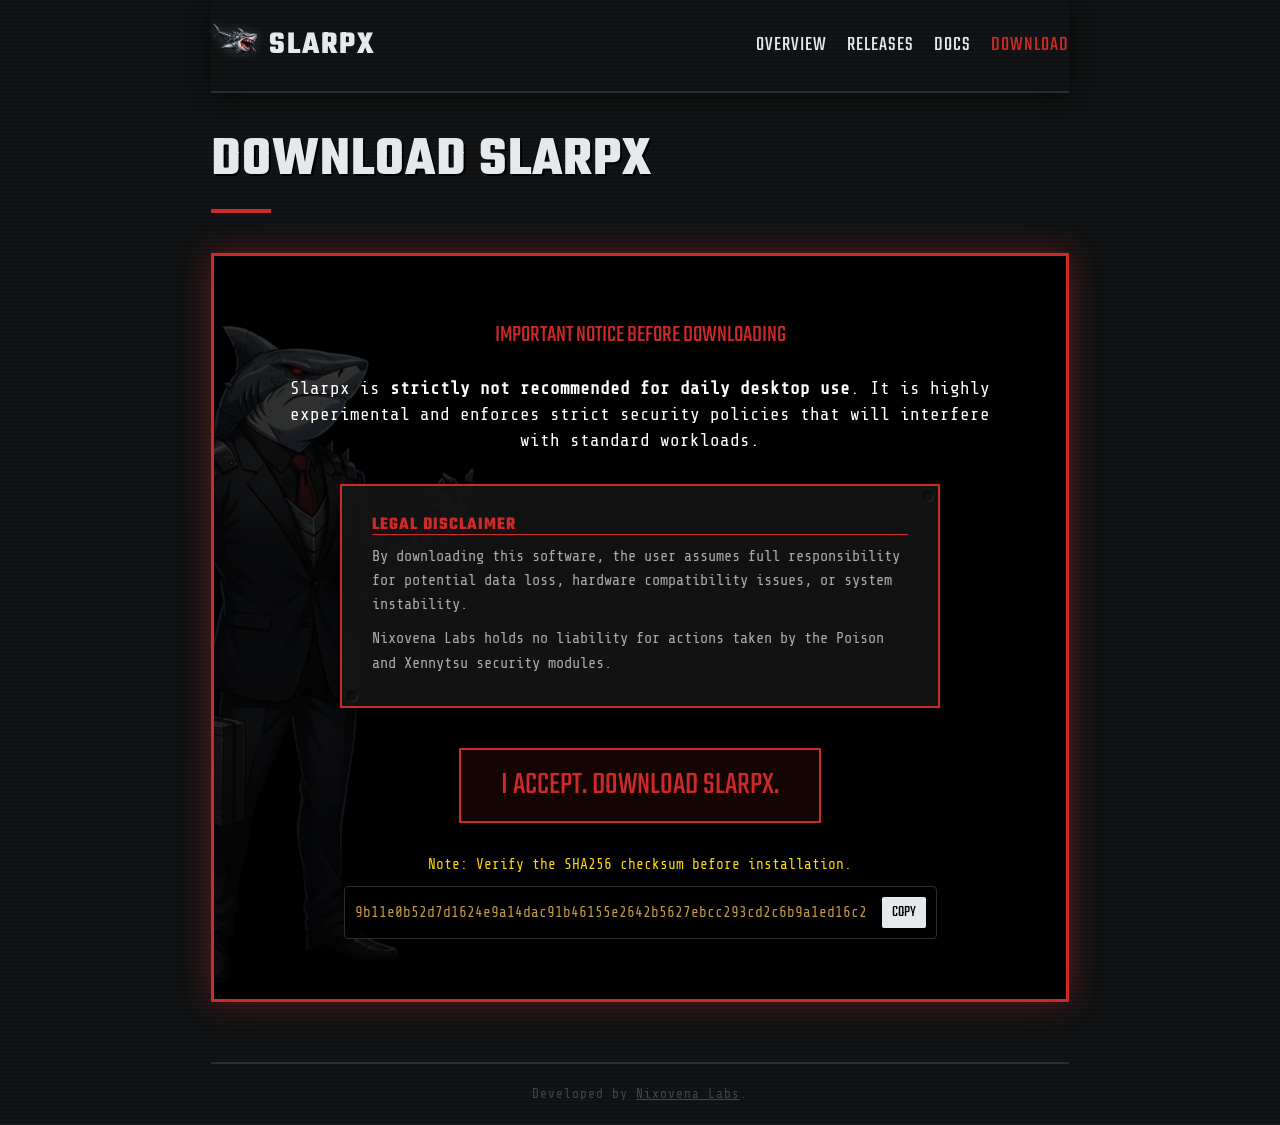
==== download.html @ f01a7730 "Create site" ====
<!DOCTYPE html>
<html lang="en">

<head>
    <meta charset="UTF-8">
    <meta name="viewport" content="width=device-width, initial-scale=1.0">
    <title>Download - SLARPX</title>
    <link rel="icon" type="image/png" href="Assets/slarpx.png">
    <link rel="stylesheet" href="style.css">
</head>

<body>

    <div class="container">
        <nav class="navbar">
            <a href="index.html" class="brand">
                <img src="Assets/slarpx.png" alt="Slarpx Logo">
                SLARPX
            </a>
            <ul class="nav-links">
                <li><a href="index.html">Overview</a></li>
                <li><a href="releases.html">Releases</a></li>
                <li><a href="docs.html">Docs</a></li>
                <li><a href="download.html" class="active">Download</a></li>
            </ul>
        </nav>

        <h1 class="page-title">Download Slarpx</h1>
        <div class="title-underline"></div>

        <div class="download-wrapper">
            <div class="download-content">
                <div class="warning-text">
                    Important Notice Before Downloading
                </div>

                <p
                    style="color: #fff; font-size: 1.1rem; max-width: 700px; margin: 0 auto 30px auto; line-height: 1.5; font-family: var(--font-sans);">
                    Slarpx is <strong>strictly not recommended for daily desktop use</strong>. It is highly experimental
                    and enforces strict security policies that will interfere with standard workloads.
                </p>

                <div class="armor-plate"
                    style="background: rgba(20,20,20,0.9); border-color: var(--accent-warning); margin: 0 auto 40px auto; max-width: 600px; font-size: 0.95rem; text-align: left;">
                    <h3
                        style="color: var(--accent-warning); margin-bottom: 10px; border-bottom: 1px solid var(--accent-warning);">
                        Legal Disclaimer</h3>
                    <p style="color: #aaa; margin-bottom: 10px;">By downloading this software, the user assumes full
                        responsibility for potential data loss, hardware compatibility issues, or system instability.
                    </p>
                    <p style="color: #aaa;">Nixovena Labs holds no liability for actions taken by the Poison and
                        Xennytsu security modules.</p>
                </div>

                <a href="https://sourceforge.net/projects/slarpx/files/release/hardenedslarpx-2.0-amd64.iso/download"
                    class="btn-download">I Accept. Download Slarpx.</a>

                <div class="download-details">
                    <p style="margin-bottom: 10px;">Note: Verify the SHA256 checksum before installation.</p>
                    <div
                        style="background: rgba(0,0,0,0.8); padding: 10px; border: 1px solid var(--border-hard); color: var(--accent-gold); font-family: var(--font-mono); display: inline-flex; align-items: center; gap: 15px; border-radius: 4px;">
                        <span id="sha-string">9b11e0b52d7d1624e9a14dac91b46155e2642b5627ebcc293cd2c6b9a1ed16c2</span>
                        <button
                            onclick="navigator.clipboard.writeText(document.getElementById('sha-string').innerText); this.innerText='COPIED';"
                            style="background: var(--text-bright); color: #000; border: none; padding: 4px 10px; font-family: var(--font-heading); cursor: pointer; text-transform: uppercase; font-size: 1rem; border-radius: 2px;">COPY</button>
                    </div>
                </div>
            </div>
        </div>

        <footer class="footer">
            Developed by <a href="https://nixovena.org" style="color: inherit; text-decoration: underline;">Nixovena
                Labs</a>.
        </footer>
    </div>

</body>

</html>
---- style.css ----
@import url('https://fonts.googleapis.com/css2?family=Share+Tech+Mono&family=Teko:wght@400;600;700&display=swap');

:root {
    --bg-metal: #121415;
    --acc-metal-light: #42464a;
    --acc-metal-dark: #202326;
    --text-main: #b8c0c8;
    --text-bright: #e5e9ec;
    --accent-warning: #cc2929;
    --accent-gold: #c39a3f;
    --border-hard: #2a2d30;
    --font-heading: 'Teko', sans-serif;
    --font-mono: 'Share Tech Mono', monospace;
}

* {
    margin: 0;
    padding: 0;
    box-sizing: border-box;
}

body {
    background-color: var(--bg-metal);
    color: var(--text-main);
    font-family: var(--font-mono);
    line-height: 1.6;
    background-image:
        repeating-linear-gradient(0deg, transparent, transparent 2px, rgba(0, 0, 0, 0.2) 2px, rgba(0, 0, 0, 0.2) 4px);
}

a {
    color: var(--text-bright);
    text-decoration: none;
    transition: color 0.2s, text-shadow 0.2s;
}

a:hover {
    color: var(--accent-warning);
    text-shadow: 0 0 5px rgba(204, 41, 41, 0.5);
}

.container {
    max-width: 960px;
    margin: 0 auto;
    padding: 0 4%;
}

/* Navbar */
.navbar {
    display: flex;
    justify-content: space-between;
    align-items: center;
    padding: 20px 0;
    border-bottom: 2px solid var(--border-hard);
    box-shadow: 0 2px 20px rgba(0, 0, 0, 0.5);
}

.brand {
    display: flex;
    align-items: center;
    gap: 10px;
    font-family: var(--font-heading);
    font-size: 2rem;
    font-weight: 700;
    letter-spacing: 2px;
    text-transform: uppercase;
    color: var(--text-bright);
}

.brand img {
    height: 48px;
    filter: drop-shadow(0 0 5px rgba(200, 200, 200, 0.2));
}

.nav-links {
    list-style: none;
    display: flex;
    gap: 20px;
}

.nav-links li a {
    font-family: var(--font-heading);
    font-size: 1.3rem;
    text-transform: uppercase;
    letter-spacing: 1px;
}

.nav-links li a.active {
    color: var(--accent-warning);
}

/* Base Headings */
h1,
h2,
h3 {
    font-family: var(--font-heading);
    text-transform: uppercase;
    color: var(--text-bright);
    letter-spacing: 1px;
    line-height: 1;
}

.page-title {
    font-size: 3.5rem;
    margin: 40px 0 20px 0;
    text-shadow: 2px 2px 0px #000;
}

.title-underline {
    height: 4px;
    width: 60px;
    background-color: var(--accent-warning);
    margin-bottom: 40px;
}

/* Content Boxes (Armor Plates) */
.armor-plate {
    background: linear-gradient(135deg, var(--acc-metal-dark), var(--bg-metal));
    border: 2px solid var(--border-hard);
    border-top: 2px solid var(--acc-metal-light);
    border-left: 2px solid var(--acc-metal-light);
    padding: 30px;
    margin-bottom: 40px;
    box-shadow: 5px 5px 15px rgba(0, 0, 0, 0.8);
    position: relative;
}

.armor-plate::before {
    content: '';
    position: absolute;
    top: 5px;
    right: 5px;
    width: 10px;
    height: 10px;
    border-radius: 50%;
    background: #111;
    box-shadow: inset 1px 1px 2px rgba(0, 0, 0, 0.8), 1px 1px 0 rgba(255, 255, 255, 0.1);
}

.armor-plate::after {
    content: '';
    position: absolute;
    bottom: 5px;
    left: 5px;
    width: 10px;
    height: 10px;
    border-radius: 50%;
    background: #111;
    box-shadow: inset 1px 1px 2px rgba(0, 0, 0, 0.8), 1px 1px 0 rgba(255, 255, 255, 0.1);
}

.armor-plate h2 {
    font-size: 2.2rem;
    color: var(--text-bright);
    margin-bottom: 15px;
    border-bottom: 1px dashed var(--border-hard);
    padding-bottom: 10px;
}

/* Download Section with Banner */
.download-wrapper {
    position: relative;
    background-image: url('Assets/banner.png');
    background-size: cover;
    background-position: center;
    padding: 60px 40px;
    border: 3px solid var(--accent-warning);
    margin: 40px 0;
    text-align: center;
    box-shadow: 0 0 30px rgba(204, 41, 41, 0.4);
}

.download-wrapper::before {
    content: '';
    position: absolute;
    top: 0;
    left: 0;
    right: 0;
    bottom: 0;
    background: rgba(0, 0, 0, 0.8);
    z-index: 1;
}

.download-content {
    position: relative;
    z-index: 2;
}

.warning-text {
    color: var(--accent-warning);
    font-size: 1.5rem;
    font-family: var(--font-heading);
    text-transform: uppercase;
    margin-bottom: 20px;
    text-shadow: 2px 2px 4px #000;
}

.download-details {
    margin-top: 30px;
    font-size: 0.9rem;
    color: #ffd700;
}

.btn-download {
    display: inline-block;
    background: transparent;
    color: var(--accent-warning);
    font-family: var(--font-heading);
    font-size: 2rem;
    text-transform: uppercase;
    text-decoration: none;
    border: 2px solid var(--accent-warning);
    padding: 10px 40px;
    transition: all 0.3s;
    background: rgba(204, 41, 41, 0.1);
}

.btn-download:hover {
    background: var(--accent-warning);
    color: #fff;
    box-shadow: 0 0 15px var(--accent-warning);
}

/* Footer */
.footer {
    border-top: 2px solid var(--border-hard);
    padding: 20px 0;
    margin-top: 60px;
    text-align: center;
    font-size: 0.8rem;
    color: var(--acc-metal-light);
    letter-spacing: 1px;
}
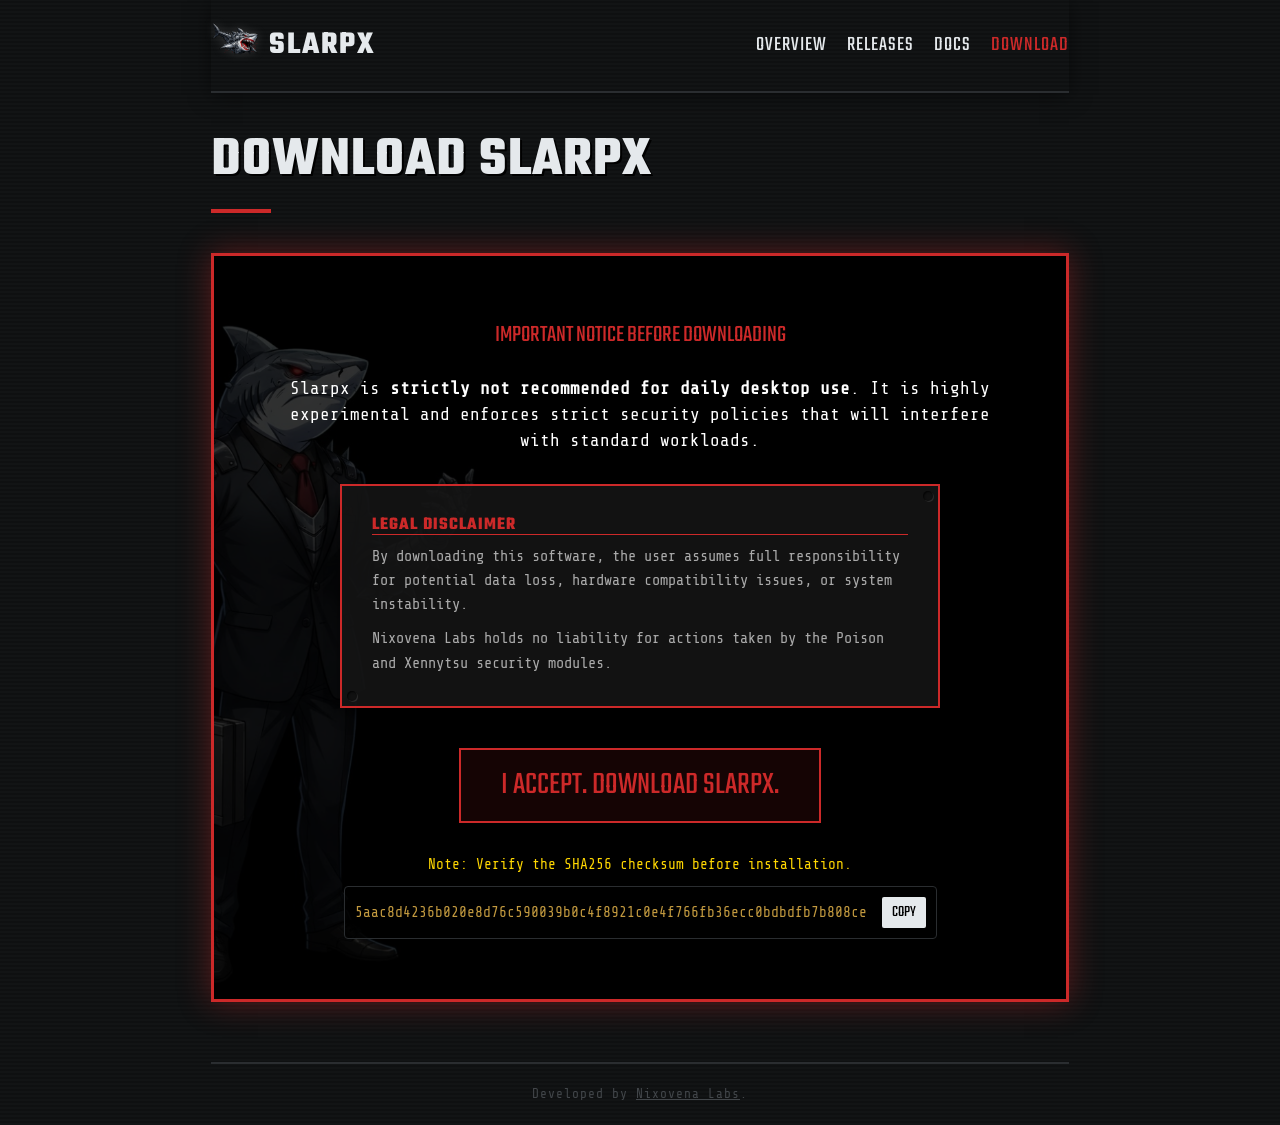
==== commit f12ad6f1: "Update download.html" ====
--- a/download.html
+++ b/download.html
@@ -52,14 +52,14 @@
                         Xennytsu security modules.</p>
                 </div>
 
-                <a href="https://sourceforge.net/projects/slarpx/files/release/hardenedslarpx-2.0-amd64.iso/download"
+                <a href="https://sourceforge.net/projects/slarpx/files/release/hardenedslarpx-2.1-amd64.iso/download"
                     class="btn-download">I Accept. Download Slarpx.</a>
 
                 <div class="download-details">
                     <p style="margin-bottom: 10px;">Note: Verify the SHA256 checksum before installation.</p>
                     <div
                         style="background: rgba(0,0,0,0.8); padding: 10px; border: 1px solid var(--border-hard); color: var(--accent-gold); font-family: var(--font-mono); display: inline-flex; align-items: center; gap: 15px; border-radius: 4px;">
-                        <span id="sha-string">9b11e0b52d7d1624e9a14dac91b46155e2642b5627ebcc293cd2c6b9a1ed16c2</span>
+                        <span id="sha-string">5aac8d4236b020e8d76c590039b0c4f8921c0e4f766fb36ecc0bdbdfb7b808ce</span>
                         <button
                             onclick="navigator.clipboard.writeText(document.getElementById('sha-string').innerText); this.innerText='COPIED';"
                             style="background: var(--text-bright); color: #000; border: none; padding: 4px 10px; font-family: var(--font-heading); cursor: pointer; text-transform: uppercase; font-size: 1rem; border-radius: 2px;">COPY</button>
